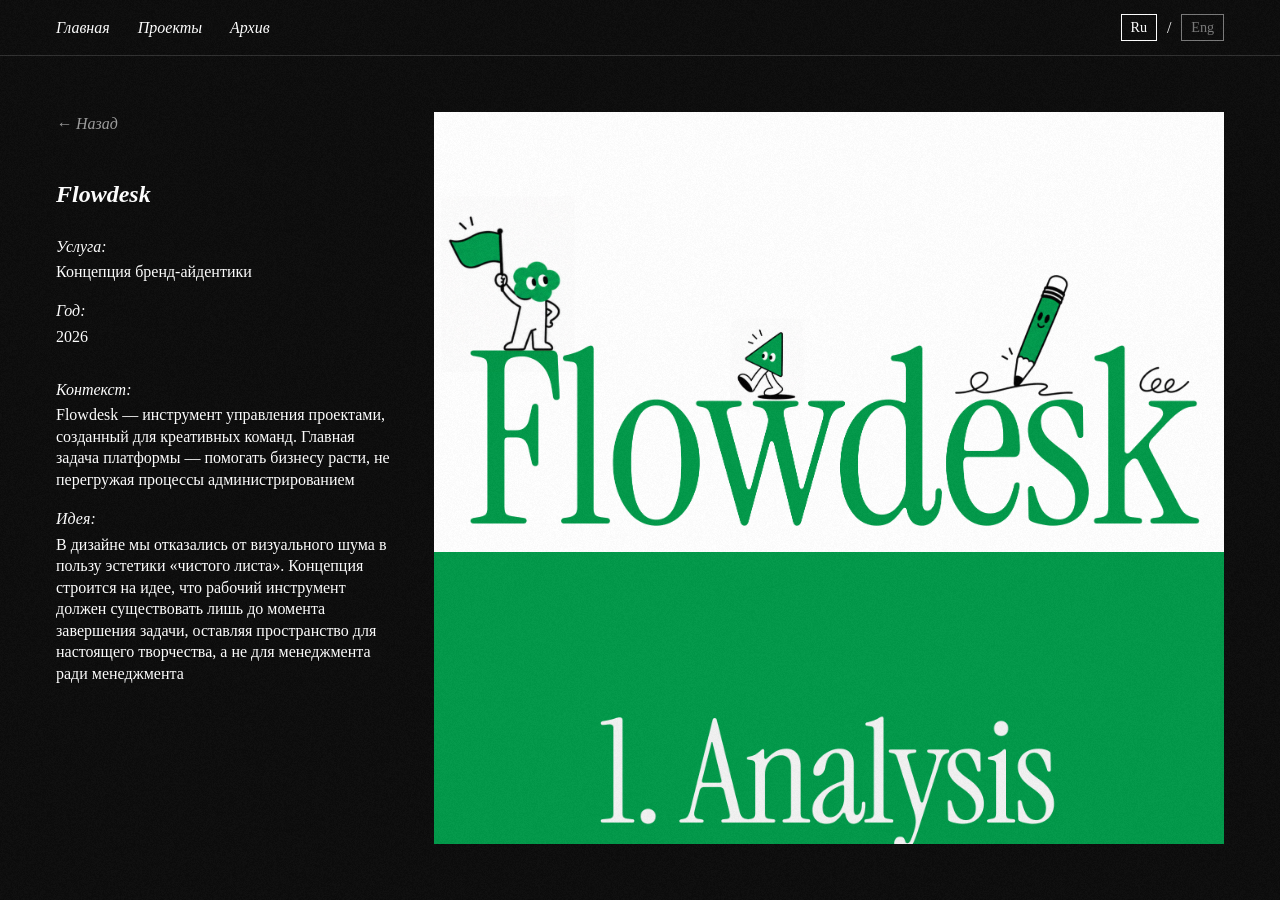
==== projects/flowdesk/index.html @ 0c021f37 "Reorganize project structure: move project files to projects/ directory and update main pages" ====
<!DOCTYPE html>
<html lang="ru">
<head>
    <meta charset="UTF-8">
    <meta name="viewport" content="width=device-width, initial-scale=1.0">
    <title>Flowdesk — Alexander Saloidov</title>
    <link rel="stylesheet" href="../../style.css">
    <!-- Скрипт для корректной загрузки языка -->
    <script>
        (function() {
            var lang = localStorage.getItem('lang') || 'ru';
            var style = document.createElement('style');
            style.textContent = 'body:not(.lang-loaded) { visibility: hidden; }';
            document.head.appendChild(style);
            window.addEventListener('DOMContentLoaded', function() {
                var buttons = document.querySelectorAll('.lang-btn');
                buttons.forEach(function(btn) {
                    btn.classList.remove('active');
                    if (btn.dataset.lang === lang) {
                        btn.classList.add('active');
                    }
                });
            });
        })();
    </script>
</head>
<body>
<canvas class="grain"></canvas>

<header class="header">

    <nav class="nav">

        <div class="nav-left">

            <div class="nav-indicator"></div>

            <a href="/#home"
               data-ru="Главная"
               data-en="Home">
               Главная
            </a>

            <a href="/#projects"
               data-ru="Проекты"
               data-en="Projects"
               class="active">
               Проекты
            </a>

            <a href="/#archive"
               data-ru="Архив"
               data-en="Archive">
               Архив
            </a>

        </div>

        <div class="lang-switch">

            <button class="lang-btn active" data-lang="ru">
                Ru
            </button>

            <span>/</span>

            <button class="lang-btn" data-lang="en">
                Eng
            </button>

        </div>

    </nav>

</header>

<main class="project-content-wrapper">
    <!-- Блок с описанием проекта -->
    <div class="project-info">
        <a href="/#projects" class="back-link" data-ru="← Назад" data-en="← Back">← Назад</a>
        <h1 data-i18n="projects.flowdesk.title"></h1>
        
        <div class="project-meta">
            <p class="meta-label" data-i18n="projects.flowdesk.service_label"></p>
            <p class="meta-value" data-i18n="projects.flowdesk.service"></p>
            <p class="meta-label" data-i18n="projects.flowdesk.year_label"></p>
            <p class="meta-value" data-i18n="projects.flowdesk.year"></p>
        </div>

        <div class="project-description">
            <p class="meta-label" data-i18n="projects.flowdesk.context_label"></p>
            <p class="meta-value" data-i18n="projects.flowdesk.context"></p>
            <p class="meta-label" data-i18n="projects.flowdesk.idea_label"></p>
            <p class="meta-value" data-i18n="projects.flowdesk.idea"></p>
        </div>
    </div>
    
    <!-- Блок с изображениями проекта -->
    <div class="project-content">
        <img src="img/Concept_01.jpg" alt="Flowdesk">
        <img src="img/Concept_02.jpg" alt="Flowdesk">
        <img src="img/Concept_03.jpg" alt="Flowdesk">
        <img src="img/Concept_04.jpg" alt="Flowdesk">
        <img src="img/Concept_05.jpg" alt="Flowdesk">
        <img src="img/Concept_06.jpg" alt="Flowdesk">
        <img src="img/Concept_07.jpg" alt="Flowdesk">
        <img src="img/Concept_08.jpg" alt="Flowdesk">
        <img src="img/Concept_09.jpg" alt="Flowdesk">
        <img src="img/Concept_10.jpg" alt="Flowdesk">
        <img src="img/Concept_11.jpg" alt="Flowdesk">
        <img src="img/Concept_12.jpg" alt="Flowdesk">
        <img src="img/Concept_13.jpg" alt="Flowdesk">
        <img src="img/Concept_14.jpg" alt="Flowdesk">
        <img src="img/Concept_15.jpg" alt="Flowdesk">
        <img src="img/Concept_16.jpg" alt="Flowdesk">
        <img src="img/Concept_17.jpg" alt="Flowdesk">
        <img src="img/Concept_18.jpg" alt="Flowdesk">
    </div>
</main>

<script src="../../script.js"></script>
</body>
</html>
---- style.css ----
/* Эффект зерна */
.grain {
    position: fixed;
    top: 0;
    left: 0;
    width: 100%;
    height: 100%;
    z-index: 1000;
    pointer-events: none;
    opacity: 1;
}

/* Общие стили */
:root {
    --space-xs: 8px;
    --space-s: 16px;
    --space-m: 24px;
    --space-l: 40px;
    --space-xl: 80px;
    --space-xxl: 120px;
    --container-padding: 56px;
}

.container {
    padding-left: var(--container-padding);
    padding-right: var(--container-padding);
}

@media (max-width: 768px) {
    :root {
        --container-padding: 20px;
    }
}
* {
    margin: 0;
    padding: 0;
    box-sizing: border-box;
}

html {
    scroll-behavior: smooth;
    scroll-padding-top: 56px;
    -webkit-text-size-adjust: 100%;
    text-size-adjust: 100%;
}

/* Предотвращение мигания контента при загрузке языка */
body:not(.lang-loaded) {
    visibility: hidden;
}

body {
    background: #0C0C0C;
    color: #ffffff;
    font-family: "Times New Roman", serif;
    font-size: 1rem; /* 16px */
    line-height: 1.5;
}

a {
    text-decoration: none;
    color: white;
}

img {
    display: block;
    width: 100%;
}

/* Хедер и навигация */
.header {
    position: sticky;
    top: 0;
    z-index: 100;
    background: #0C0C0C;
}

.nav {
    height: 56px;
    display: flex;
    justify-content: space-between;
    align-items: center;
    padding: 0 var(--container-padding);
    border-bottom: 1px solid #ffffff26;
}

.nav-left {
    position: relative;
    display: flex;
    gap: 28px;
}

.nav-left a {
    font-size: 1em; /* 18px */
    font-style: italic;
}

.nav-indicator {
    position: absolute;
    bottom: -4px;
    left: 0;
    height: 2px;
    background: white;
    transition: width 0.3s cubic-bezier(0.4, 0, 0.2, 1), left 0.3s cubic-bezier(0.4, 0, 0.2, 1);
}

/* Языковой переключатель */
.lang-switch {
    display: flex;
    align-items: center;
    gap: 10px;
}

.lang-btn {
    background: #0C0C0C;
    border: 1px solid #ffffff;
    color: #ffffff;
    cursor: pointer;
    font-family: inherit;
    font-size: 0.888em; /* 16px */
    opacity: .45;
    transition: .25s;
    padding: 0.25em 0.625em;
}

.lang-btn:hover {
    opacity: 1;
}

.lang-btn.active {
    opacity: 1;
}

/* Главная секция */
.hero {
    min-height: 100vh;
    padding: 60px var(--container-padding) 100px;
}

.intro-grid {
    display: grid;
    grid-template-columns: repeat(4, 1fr);
    grid-template-rows: auto auto;
    gap: 40px;
    align-items: start;
}

/* Портрет */
.portrait {
    width: 100%;
    margin-top: 56px;
    transition: opacity 0.3s ease;
    opacity: 1;
}

.portrait.hidden {
    opacity: 0;
}

.intro-grid h2 {
    font-size: 1.5em; /* 24px */
    font-style: italic;
    margin-bottom: 0.7em;
}

h2 .emoji, h2 .emoji-bw {
    font-style: normal;
}

.intro-grid p {
    font-size: 1em; /* 16px */
    margin-bottom: 1.0em;
}

.about-me p:has(+ #service-tags) {
    margin-bottom: 0;
}

#service-tags {
    font-size: 1em; /* 16px */
    font-style: italic;
    opacity: 0.65;
    height: 1.5em;
    position: relative;
    transition: opacity 0.3s;
    margin-top: 0.1em;
}

.emoji {
    font-size: 11em; /* 36px */
    margin-top: 0.88em;
    filter: grayscale(100%);
}

.emoji-bw {
    filter: grayscale(100%);
    display: inline-block;
}

.links {
    margin-top: 24px;
    display: flex;
    flex-direction: column;
    gap: 8px;
}

.links a {
    width: max-content;
    opacity: .45;
    transition: .3s;
}

.links a:hover {
    opacity: 1;
}

.experience {
    display: flex;
    flex-direction: column;
    gap: 6px;
}

.portrait img {
    border: 1px solid rgba(255, 255, 255, .2);
}

/* Секция проектов */
#projects {
    padding: 0 var(--container-padding) 200px;
}

.projects-row {
    display: flex;
    gap: 40px;
    overflow-x: auto;
    scrollbar-width: none;
    align-items: flex-end;
}

.projects-row::-webkit-scrollbar {
    display: none;
}

.project-card {
    flex: 0 0 32vw;
    display: flex;
    flex-direction: column;
    gap: 1.0em;
    color: #ffffff;
    /* Фиксированная высота */
    height: 694px;
    padding-bottom: 0;
}

.project-head {
    height: 60px;
    margin-top: auto;
}

.project-head h3 {
    font-size: 1.5em; /* 24px */
    font-style: italic;
    margin-bottom: 0.01em;
    white-space: nowrap;
    overflow: hidden;
    text-overflow: ellipsis;
}

.project-head h3 .emoji, .project-head h3 .emoji-bw {
    font-style: normal;
}

.project-image {
    width: 100%;
    flex: 0 0 324px;
    overflow: hidden;
    order: 2;
    transition: flex .5s cubic-bezier(.22, .61, .36, 1);
}

.project-card:hover .project-image {
    flex: 0 0 calc(660px - 140px); /* Вычитаем высоту контента для компенсации */
}

@media (max-width: 1024px) {
    .project-head h3 {
        font-size: 1.25em;
    }
}

@media (max-width: 768px) {
    .project-card, .project-card:hover {
        height: auto;
    }
    .project-card:hover .project-image {
        flex: 0 0 324px;
    }
    .project-card:hover img {
        transform: scale(1);
    }
    .project-head h3 {
        font-size: 1.1em;
        max-width: 100%;
    }
}

.project-image img {
    width: 100%;
    height: 100%;
    object-fit: cover;
    transition: transform .9s cubic-bezier(.22, .61, .36, 1);
}

.project-card:hover img {
    transform: scale(1.05);
}

/* Курсор "Soon" */
.cursor-soon {
    position: fixed;
    pointer-events: none;
    z-index: 9999;
    font-size: 1em; /* 18px */
    font-style: italic;
    background: #000000;
    color: #ffffff;
    padding: 0.22em 0.55em;
    opacity: 0;
    transition: opacity 0.2s;
}

/* Архив */
#archive {
    padding: 80px var(--container-padding) 120px;
}

.archive-grid {
    column-count: 4;
    column-gap: 20px;
}

.archive-grid img {
    display: block;
    width: 100%;
    margin-bottom: 20px;
    break-inside: avoid;
    cursor: zoom-in;
    transition: opacity 0.3s ease, transform 0.3s ease;
}

.archive-grid img:hover {
    opacity: 0.8;
    transform: scale(1.02);
}

/* Модальные окна */
.image-modal, .nda-modal {
    display: none;
    position: fixed;
    top: 0;
    left: 0;
    width: 100%;
    height: 100%;
    background: #0c0c0cf2;
    justify-content: center;
    align-items: center;
    z-index: 1000;
}

.image-modal img {
    max-width: 90%;
    max-height: 90%;
    object-fit: contain;
}

.close-modal {
    position: absolute;
    top: 20px;
    right: 40px;
    color: white;
    font-size: 40px;
    cursor: pointer;
}

.nda-modal-content {
    background: #0C0C0C;
    padding: 0;
    width: 400px;
    border: 1px solid #333333;
}

.nda-input-row {
    display: flex;
    background: #0C0C0C;
}

.nda-input-row input {
    background: transparent;
    border: none;
    color: #ffffff;
    padding: 0.83em 1.11em;
    font-family: "Times New Roman", serif;
    font-size: 1em; /* 18px */
    font-style: italic;
    flex-grow: 1;
    outline: none;
}

.nda-input-row button {
    background: transparent;
    border-left: 1px solid #333333;
    color: #ffffff;
    padding: 0 1.11em;
    cursor: pointer;
    font-size: 1em; /* 18px */
    font-family: "Times New Roman", serif;
    transition: .25s;
    width: 3.33em;
    height: 3.33em;
    opacity: .45;
    border: 1px solid transparent;
}

.nda-input-row button:hover {
    opacity: 1;
    border: 1px solid #ffffff;
}

#nda-error {
    font-family: "Times New Roman", serif;
    font-style: italic;
    font-size: 0.888em; /* 16px */
    color: #888;
    margin-top: 0.55em;
}

/* Эффект появления */
.reveal {
    opacity: 0;
    transition: opacity 0.8s ease-out;
}

.reveal.visible {
    opacity: 1;
}

/* CTA Секция */
.contact-cta {
    padding: var(--space-xl) var(--container-padding);
}

.email-row {
    margin-top: var(--space-l);
    font-size: 4em;
    font-style: italic;
    border-top: 1px solid #ffffff26;
    padding-top: var(--space-m);
}

/* Футер */
.footer {
    padding: 0 var(--container-padding) var(--space-l);
}

.footer-main {
    display: grid;
    grid-template-columns: repeat(4, 1fr);
    gap: var(--space-l);
    padding-top: var(--space-m);
    padding-bottom: 80px;
    border-top: 1px solid #ffffff26;
    border-bottom: 1px solid #ffffff26;
}

.f-col {
    display: flex;
    flex-direction: column;
    gap: 16px;
}

.f-col.contact {
    gap: 8px;
}

.f-col.contact a {
    width: max-content;
    opacity: .45;
    transition: .3s;
}

.f-col.contact a:hover {
    opacity: 1;
}

.footer-line {
    display: none;
}

.footer-bottom {
    display: flex;
    justify-content: space-between;
    padding-top: var(--space-m);
    opacity: 0.45;
    font-size: 1rem;
    font-style: italic;
}

@media (max-width: 768px) {
    .footer { padding: 0 20px var(--space-l); }
    .footer-main {
        grid-template-columns: 1fr;
        gap: var(--space-l);
    }
    .footer-line { margin-left: -20px; }
}

/* Проектная страница - стили */
.project-content-wrapper {
    display: flex;
    height: calc(100vh - 56px);
    overflow: hidden;
    padding: var(--container-padding);
    gap: 40px;
}

.project-info {
    width: 30%;
    overflow-y: auto;
}

.project-content {
    width: 70%;
    overflow-y: auto;
    scrollbar-width: none;
}

.project-content::-webkit-scrollbar {
    display: none;
}

.project-content img {
    width: 100%;
    display: block;
    margin: 0;
    padding: 0;
}

.project-info h1 {
    font-size: 1.5em; /* 24px */
    font-style: italic;
    margin-bottom: 1em;
}

.project-meta {
    margin-bottom: 2em;
}

.meta-label {
    font-size: 0.888em; /* 16px */
    font-style: italic;
    margin-bottom: 0.22em !important;
}

.meta-value {
    font-size: 1em; /* 18px */
    margin-bottom: 1.11em !important;
}

.project-info p {
    font-size: 1em; /* 18px */
    margin-bottom: 1.11em;
    line-height: 1.35;
}

.back-link {
    display: inline-block;
    margin-bottom: 40px;
    font-style: italic;
    text-decoration: none;
    color: #ffffff;
    opacity: 0.6;
}

.back-link:hover {
    opacity: 1;
}

.behance-link {
    font-style: italic;
    color: #888;
    text-decoration: none;
    transition: .3s;
}

.behance-link:hover {
    opacity: 1;
    color: #fff;
}

/* Адаптивность */
@media (max-width: 1200px) {
    .intro-grid {
        grid-template-columns: repeat(4, 1fr);
        gap: 50px;
    }
    .project-card {
        flex: 0 0 42vw;
    }
}

@media (max-width: 768px) {
    .nda-modal-content {
        width: calc(100% - 40px);
    }
    .nav { padding: 0 var(--container-padding); }
    .hero { padding: 40px var(--container-padding) 80px; }
    #projects, #archive, .footer {
        padding-left: var(--container-padding);
        padding-right: var(--container-padding);
    }
    .footer {
        grid-template-columns: 1fr;
        gap: 30px;
    }
    .intro-grid {
        grid-template-columns: 1fr;
        gap: 40px;
    }
    .portrait {
        position: fixed;
        bottom: 20px;
        right: 20px;
        width: 40vw;
        max-width: 160px;
        z-index: 50;
        margin-top: 0;
    }
    .nav-left { gap: 16px; }
    .nav-left a { font-size: 0.888em; /* 16px */ }
    .project-card { flex: 0 0 85vw; }
    .archive-grid { column-count: 2; column-gap: 15px; }
    
    .project-content-wrapper {
        flex-direction: column;
        height: auto;
        overflow-y: auto;
        padding: 20px;
        gap: 20px;
    }
    .project-info {
        width: 100%;
        overflow: visible;
    }
    .project-content {
        width: 100%;
        overflow: visible;
    }
    /* Добавляем перенос слов для предотвращения артефактов */
    body {
        word-break: break-word;
    }
}
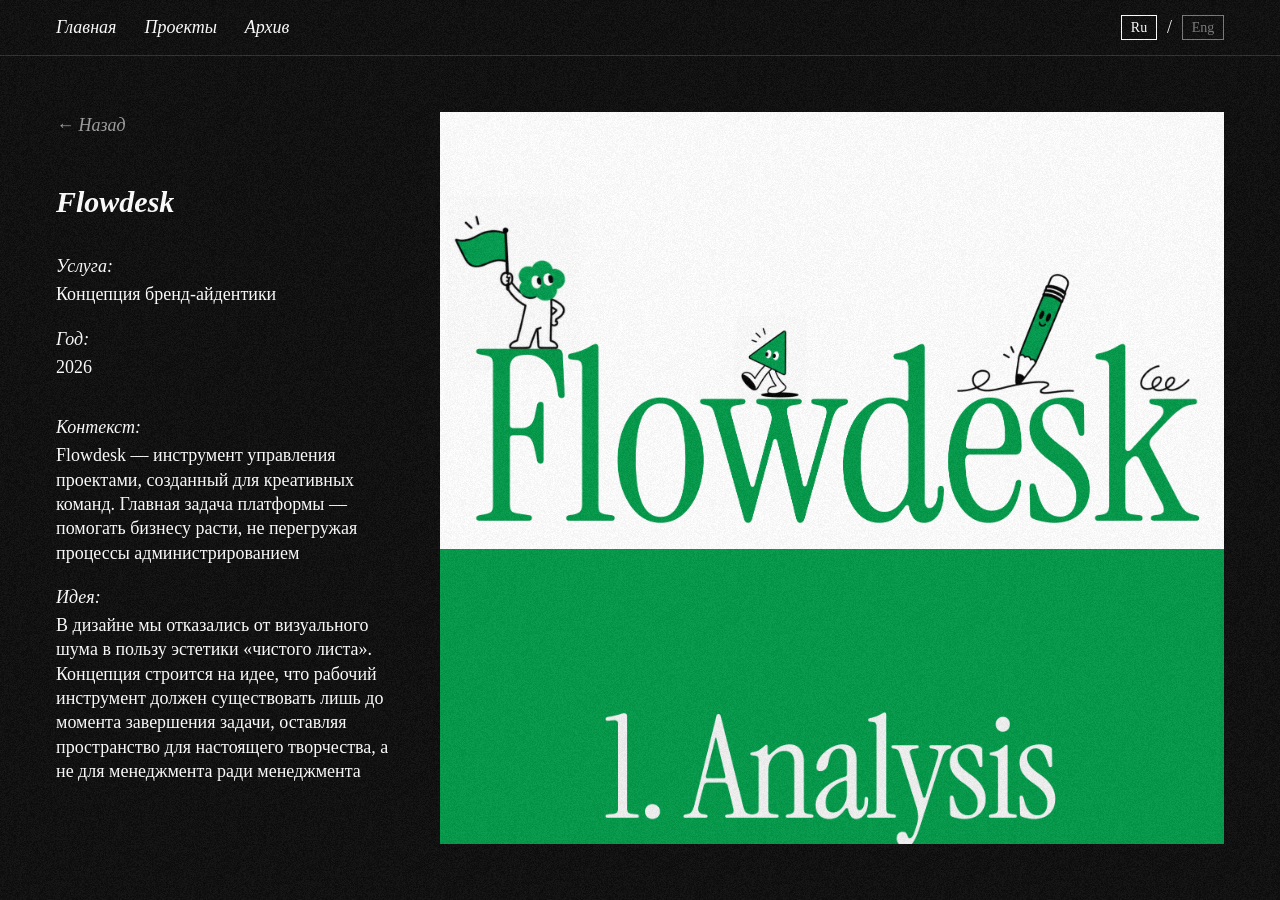
==== commit e6c4c9a4: "Update portfolio with recent changes" ====
--- a/projects/flowdesk/index.html
+++ b/projects/flowdesk/index.html
@@ -35,24 +35,11 @@
 
             <div class="nav-indicator"></div>
 
-            <a href="/#home"
-               data-ru="Главная"
-               data-en="Home">
-               Главная
-            </a>
+            <a href="/#home" data-i18n="nav.home"></a>
 
-            <a href="/#projects"
-               data-ru="Проекты"
-               data-en="Projects"
-               class="active">
-               Проекты
-            </a>
+            <a href="/#projects" data-i18n="nav.projects" class="active"></a>
 
-            <a href="/#archive"
-               data-ru="Архив"
-               data-en="Archive">
-               Архив
-            </a>
+            <a href="/#archive" data-i18n="nav.archive"></a>
 
         </div>
 
@@ -77,7 +64,7 @@
 <main class="project-content-wrapper">
     <!-- Блок с описанием проекта -->
     <div class="project-info">
-        <a href="/#projects" class="back-link" data-ru="← Назад" data-en="← Back">← Назад</a>
+        <a href="/#projects" class="back-link" data-i18n="general.back"></a>
         <h1 data-i18n="projects.flowdesk.title"></h1>
         
         <div class="project-meta">
@@ -120,4 +107,4 @@
 
 <script src="../../script.js"></script>
 </body>
-</html>
+</html>
--- a/style.css
+++ b/style.css
@@ -1,87 +1,113 @@
-/* Эффект зерна */
+/* ======== TOKENS ======== */
+:root {
+    /* Spacing */
+    --space-xs: 8px;
+    --space-s: 16px;
+    --space-m: 24px;
+    --space-l: 32px;
+    --space-xl: 48px;
+    --space-2xl: 56px;
+    --space-3xl: 80px;
+    --space-4xl: 100px;
+    --space-5xl: 120px;
+    --space-6xl: 200px;
+    --container-padding: 56px;
+
+    /* Typography */
+    --font-size-sm: 0.7778rem;    /* ~14px */
+    --font-size-base: 1rem;        /* ~18px */
+    --font-size-md: 1.111rem;      /* ~20px */
+    --font-size-lg: 1.667rem;      /* ~30px */
+    --font-size-xl: 4rem;          /* ~72px */
+
+    /* Colors */
+    --color-bg: #0C0C0C;
+    --color-text: #ffffff;
+    --color-border: rgba(255, 255, 255, 0.15);
+    --color-border-dark: #333333;
+    --color-muted: rgba(255, 255, 255, 0.45);
+    --color-hover-full: #ffffff;
+    --color-modal-overlay: rgba(12, 12, 12, 0.95);
+
+    /* Layout */
+    --nav-height: 56px;
+}
+
+/* ======== BASE ======== */
+* {
+    margin: 0;
+    padding: 0;
+    box-sizing: border-box;
+}
+
+html {
+    font-size: 112.5%;
+    scroll-padding-top: var(--nav-height);
+    -webkit-text-size-adjust: 100%;
+    text-size-adjust: 100%;
+}
+
+body {
+    background: var(--color-bg);
+    color: var(--color-text);
+    font-family: "Times New Roman", serif;
+    font-size: var(--font-size-base);
+    line-height: 1.5;
+}
+
+body:not(.lang-loaded) {
+    visibility: hidden;
+}
+
+@media (max-width: 768px) {
+    :root {
+        --container-padding: 20px;
+    }
+    html {
+        font-size: 94.4%; /* ~17px — пропорциональное уменьшение всех rem-размеров */
+    }
+    body {
+        word-break: break-word;
+    }
+}
+
+a {
+    text-decoration: none;
+    color: var(--color-text);
+}
+
+img {
+    display: block;
+    width: 100%;
+}
+
+/* ======== GRAIN ======== */
 .grain {
     position: fixed;
     top: 0;
     left: 0;
     width: 100%;
     height: 100%;
-    z-index: 1000;
+    z-index: 10000;
     pointer-events: none;
     opacity: 1;
 }
 
-/* Общие стили */
-:root {
-    --space-xs: 8px;
-    --space-s: 16px;
-    --space-m: 24px;
-    --space-l: 40px;
-    --space-xl: 80px;
-    --space-xxl: 120px;
-    --container-padding: 56px;
-}
-
-.container {
-    padding-left: var(--container-padding);
-    padding-right: var(--container-padding);
-}
-
-@media (max-width: 768px) {
-    :root {
-        --container-padding: 20px;
-    }
-}
-* {
-    margin: 0;
-    padding: 0;
-    box-sizing: border-box;
-}
-
-html {
-    scroll-behavior: smooth;
-    scroll-padding-top: 56px;
-    -webkit-text-size-adjust: 100%;
-    text-size-adjust: 100%;
-}
-
-/* Предотвращение мигания контента при загрузке языка */
-body:not(.lang-loaded) {
-    visibility: hidden;
-}
-
-body {
-    background: #0C0C0C;
-    color: #ffffff;
-    font-family: "Times New Roman", serif;
-    font-size: 1rem; /* 16px */
-    line-height: 1.5;
-}
-
-a {
-    text-decoration: none;
-    color: white;
-}
-
-img {
-    display: block;
-    width: 100%;
-}
-
-/* Хедер и навигация */
+/* ======== HEADER & NAV ======== */
 .header {
     position: sticky;
     top: 0;
     z-index: 100;
-    background: #0C0C0C;
+    background: var(--color-bg);
 }
 
 .nav {
-    height: 56px;
+    height: var(--nav-height);
     display: flex;
     justify-content: space-between;
     align-items: center;
     padding: 0 var(--container-padding);
-    border-bottom: 1px solid #ffffff26;
+    border-bottom: 1px solid var(--color-border);
 }
 
 .nav-left {
@@ -91,7 +117,7 @@
 }
 
 .nav-left a {
-    font-size: 1em; /* 18px */
+    font-size: var(--font-size-base);
     font-style: italic;
 }
 
@@ -100,11 +126,11 @@
     bottom: -4px;
     left: 0;
     height: 2px;
-    background: white;
+    background: var(--color-text);
     transition: width 0.3s cubic-bezier(0.4, 0, 0.2, 1), left 0.3s cubic-bezier(0.4, 0, 0.2, 1);
 }
 
-/* Языковой переключатель */
+/* ======== LANG SWITCH ======== */
 .lang-switch {
     display: flex;
     align-items: center;
@@ -112,12 +138,12 @@
 }
 
 .lang-btn {
-    background: #0C0C0C;
-    border: 1px solid #ffffff;
-    color: #ffffff;
+    background: var(--color-bg);
+    border: 1px solid var(--color-text);
+    color: var(--color-text);
     cursor: pointer;
     font-family: inherit;
-    font-size: 0.888em; /* 16px */
+    font-size: var(--font-size-sm);
     opacity: .45;
     transition: .25s;
     padding: 0.25em 0.625em;
@@ -131,36 +157,25 @@
     opacity: 1;
 }
 
-/* Главная секция */
+/* ======== HERO ======== */
 .hero {
     min-height: 100vh;
-    padding: 60px var(--container-padding) 100px;
+    padding: 60px var(--container-padding) var(--space-4xl);
 }
 
 .intro-grid {
     display: grid;
     grid-template-columns: repeat(4, 1fr);
     grid-template-rows: auto auto;
-    gap: 40px;
+    gap: var(--space-xl);
     align-items: start;
 }
 
-/* Портрет */
-.portrait {
-    width: 100%;
-    margin-top: 56px;
-    transition: opacity 0.3s ease;
-    opacity: 1;
-}
-
-.portrait.hidden {
-    opacity: 0;
-}
-
 .intro-grid h2 {
-    font-size: 1.5em; /* 24px */
+    font-size: var(--font-size-lg);
     font-style: italic;
     margin-bottom: 0.7em;
+    line-height: 1.2;
 }
 
 h2 .emoji, h2 .emoji-bw {
@@ -168,8 +183,12 @@
 }
 
 .intro-grid p {
-    font-size: 1em; /* 16px */
+    font-size: var(--font-size-base);
     margin-bottom: 1.0em;
+}
+
+.hero-subtitle {
+    margin-bottom: 40px;
 }
 
 .about-me p:has(+ #service-tags) {
@@ -177,7 +196,7 @@
 }
 
 #service-tags {
-    font-size: 1em; /* 16px */
+    font-size: var(--font-size-base);
     font-style: italic;
     opacity: 0.65;
     height: 1.5em;
@@ -187,7 +206,7 @@
 }
 
 .emoji {
-    font-size: 11em; /* 36px */
+    font-size: 11em; /* ~36px */
     margin-top: 0.88em;
     filter: grayscale(100%);
 }
@@ -198,10 +217,10 @@
 }
 
 .links {
-    margin-top: 24px;
+    margin-top: var(--space-xl);
     display: flex;
     flex-direction: column;
-    gap: 8px;
+    gap: var(--space-xs);
 }
 
 .links a {
@@ -220,21 +239,39 @@
     gap: 6px;
 }
 
+/* ======== PORTRAIT ======== */
+.portrait {
+    width: 100%;
+    margin-top: var(--space-2xl);
+    transition: opacity 0.3s ease;
+    opacity: 1;
+}
+
+.portrait.hidden {
+    opacity: 0;
+}
+
 .portrait img {
-    border: 1px solid rgba(255, 255, 255, .2);
-}
-
-/* Секция проектов */
+    border: 1px solid var(--color-border);
+}
+
+/* ======== PROJECTS ======== */
+.section-projects {
+    padding-top: var(--space-3xl);
+    margin-top: calc(var(--nav-height) * -1);
+}
+
 #projects {
-    padding: 0 var(--container-padding) 200px;
+    padding: 0 var(--container-padding) var(--space-6xl);
 }
 
 .projects-row {
     display: flex;
-    gap: 40px;
+    gap: var(--space-xl);
     overflow-x: auto;
     scrollbar-width: none;
     align-items: flex-end;
+    margin-bottom: var(--space-3xl);
 }
 
 .projects-row::-webkit-scrollbar {
@@ -245,25 +282,77 @@
     flex: 0 0 32vw;
     display: flex;
     flex-direction: column;
-    gap: 1.0em;
-    color: #ffffff;
-    /* Фиксированная высота */
+    gap: 1.6em;
+    color: var(--color-text);
     height: 694px;
     padding-bottom: 0;
 }
 
 .project-head {
-    height: 60px;
+    height: 80px;
     margin-top: auto;
-}
-
-.project-head h3 {
-    font-size: 1.5em; /* 24px */
-    font-style: italic;
-    margin-bottom: 0.01em;
+    display: flex;
+    flex-direction: column;
+    justify-content: flex-end;
+    position: relative;
+}
+
+.title-area {
+    position: relative;
+    height: 40px;
+    display: flex;
+    flex-direction: column;
+    justify-content: flex-end;
+}
+
+.project-head h3,
+.project-head p {
     white-space: nowrap;
     overflow: hidden;
     text-overflow: ellipsis;
+}
+
+.project-head h3 {
+    font-size: var(--font-size-lg);
+    font-style: italic;
+    margin-bottom: 0.2em;
+    line-height: 1.2;
+    position: relative;
+}
+
+.project-head p {
+    font-size: var(--font-size-base);
+    font-style: italic;
+    margin-bottom: 0.2em;
+}
+
+.project-head p:last-child {
+    margin-bottom: 0;
+}
+
+.project-tags {
+    transition: opacity 0.3s ease;
+}
+
+.project-subtitle {
+    opacity: 0;
+    transition: opacity 0.3s ease;
+    margin-bottom: 0;
+    position: absolute;
+    bottom: 0;
+    left: 0;
+    right: 0;
+    background: var(--color-bg);
+}
+
+@media (hover: hover) {
+    /* Hover-эффекты только для устройств с hover */
+    .project-card:hover .project-subtitle {
+        opacity: 1;
+    }
+    .project-card:hover .project-tags {
+        opacity: 0;
+    }
 }
 
 .project-head h3 .emoji, .project-head h3 .emoji-bw {
@@ -279,29 +368,7 @@
 }
 
 .project-card:hover .project-image {
-    flex: 0 0 calc(660px - 140px); /* Вычитаем высоту контента для компенсации */
-}
-
-@media (max-width: 1024px) {
-    .project-head h3 {
-        font-size: 1.25em;
-    }
-}
-
-@media (max-width: 768px) {
-    .project-card, .project-card:hover {
-        height: auto;
-    }
-    .project-card:hover .project-image {
-        flex: 0 0 324px;
-    }
-    .project-card:hover img {
-        transform: scale(1);
-    }
-    .project-head h3 {
-        font-size: 1.1em;
-        max-width: 100%;
-    }
+    flex: 0 0 calc(660px - 140px);
 }
 
 .project-image img {
@@ -315,23 +382,23 @@
     transform: scale(1.05);
 }
 
-/* Курсор "Soon" */
+/* ======== CURSOR "SOON" ======== */
 .cursor-soon {
     position: fixed;
     pointer-events: none;
-    z-index: 9999;
-    font-size: 1em; /* 18px */
-    font-style: italic;
-    background: #000000;
-    color: #ffffff;
+    z-index: 999;
+    font-size: var(--font-size-base);
+    font-style: italic;
+    background: var(--color-bg);
+    color: var(--color-text);
     padding: 0.22em 0.55em;
     opacity: 0;
     transition: opacity 0.2s;
 }
 
-/* Архив */
+/* ======== ARCHIVE ======== */
 #archive {
-    padding: 80px var(--container-padding) 120px;
+    padding: var(--space-3xl) var(--container-padding) var(--space-5xl);
 }
 
 .archive-grid {
@@ -353,7 +420,7 @@
     transform: scale(1.02);
 }
 
-/* Модальные окна */
+/* ======== MODALS ======== */
 .image-modal, .nda-modal {
     display: none;
     position: fixed;
@@ -361,7 +428,7 @@
     left: 0;
     width: 100%;
     height: 100%;
-    background: #0c0c0cf2;
+    background: var(--color-modal-overlay);
     justify-content: center;
     align-items: center;
     z-index: 1000;
@@ -377,30 +444,30 @@
     position: absolute;
     top: 20px;
     right: 40px;
-    color: white;
+    color: var(--color-text);
     font-size: 40px;
     cursor: pointer;
 }
 
 .nda-modal-content {
-    background: #0C0C0C;
+    background: var(--color-bg);
     padding: 0;
     width: 400px;
-    border: 1px solid #333333;
+    border: 1px solid var(--color-border-dark);
 }
 
 .nda-input-row {
     display: flex;
-    background: #0C0C0C;
+    background: var(--color-bg);
 }
 
 .nda-input-row input {
     background: transparent;
     border: none;
-    color: #ffffff;
+    color: var(--color-text);
     padding: 0.83em 1.11em;
     font-family: "Times New Roman", serif;
-    font-size: 1em; /* 18px */
+    font-size: var(--font-size-base);
     font-style: italic;
     flex-grow: 1;
     outline: none;
@@ -408,11 +475,11 @@
 
 .nda-input-row button {
     background: transparent;
-    border-left: 1px solid #333333;
-    color: #ffffff;
+    border-left: 1px solid var(--color-border-dark);
+    color: var(--color-text);
     padding: 0 1.11em;
     cursor: pointer;
-    font-size: 1em; /* 18px */
+    font-size: var(--font-size-base);
     font-family: "Times New Roman", serif;
     transition: .25s;
     width: 3.33em;
@@ -423,18 +490,10 @@
 
 .nda-input-row button:hover {
     opacity: 1;
-    border: 1px solid #ffffff;
-}
-
-#nda-error {
-    font-family: "Times New Roman", serif;
-    font-style: italic;
-    font-size: 0.888em; /* 16px */
-    color: #888;
-    margin-top: 0.55em;
-}
-
-/* Эффект появления */
+    border: 1px solid var(--color-text);
+}
+
+/* ======== REVEAL ANIMATION ======== */
 .reveal {
     opacity: 0;
     transition: opacity 0.8s ease-out;
@@ -444,20 +503,7 @@
     opacity: 1;
 }
 
-/* CTA Секция */
-.contact-cta {
-    padding: var(--space-xl) var(--container-padding);
-}
-
-.email-row {
-    margin-top: var(--space-l);
-    font-size: 4em;
-    font-style: italic;
-    border-top: 1px solid #ffffff26;
-    padding-top: var(--space-m);
-}
-
-/* Футер */
+/* ======== FOOTER ======== */
 .footer {
     padding: 0 var(--container-padding) var(--space-l);
 }
@@ -465,21 +511,21 @@
 .footer-main {
     display: grid;
     grid-template-columns: repeat(4, 1fr);
-    gap: var(--space-l);
+    gap: var(--space-xl);
     padding-top: var(--space-m);
-    padding-bottom: 80px;
-    border-top: 1px solid #ffffff26;
-    border-bottom: 1px solid #ffffff26;
+    padding-bottom: var(--space-3xl);
+    border-top: 1px solid var(--color-border);
+    border-bottom: 1px solid var(--color-border);
 }
 
 .f-col {
     display: flex;
     flex-direction: column;
-    gap: 16px;
+    gap: var(--space-s);
 }
 
 .f-col.contact {
-    gap: 8px;
+    gap: var(--space-xs);
 }
 
 .f-col.contact a {
@@ -501,26 +547,17 @@
     justify-content: space-between;
     padding-top: var(--space-m);
     opacity: 0.45;
-    font-size: 1rem;
-    font-style: italic;
-}
-
-@media (max-width: 768px) {
-    .footer { padding: 0 20px var(--space-l); }
-    .footer-main {
-        grid-template-columns: 1fr;
-        gap: var(--space-l);
-    }
-    .footer-line { margin-left: -20px; }
-}
-
-/* Проектная страница - стили */
+    font-size: var(--font-size-base);
+    font-style: italic;
+}
+
+/* ======== PROJECT PAGES ======== */
 .project-content-wrapper {
     display: flex;
-    height: calc(100vh - 56px);
+    height: calc(100vh - var(--nav-height));
     overflow: hidden;
     padding: var(--container-padding);
-    gap: 40px;
+    gap: var(--space-xl);
 }
 
 .project-info {
@@ -546,7 +583,7 @@
 }
 
 .project-info h1 {
-    font-size: 1.5em; /* 24px */
+    font-size: var(--font-size-lg);
     font-style: italic;
     margin-bottom: 1em;
 }
@@ -556,18 +593,18 @@
 }
 
 .meta-label {
-    font-size: 0.888em; /* 16px */
+    font-size: var(--font-size-sm);
     font-style: italic;
     margin-bottom: 0.22em !important;
 }
 
 .meta-value {
-    font-size: 1em; /* 18px */
+    font-size: var(--font-size-base);
     margin-bottom: 1.11em !important;
 }
 
 .project-info p {
-    font-size: 1em; /* 18px */
+    font-size: var(--font-size-base);
     margin-bottom: 1.11em;
     line-height: 1.35;
 }
@@ -577,7 +614,7 @@
     margin-bottom: 40px;
     font-style: italic;
     text-decoration: none;
-    color: #ffffff;
+    color: var(--color-text);
     opacity: 0.6;
 }
 
@@ -594,10 +631,10 @@
 
 .behance-link:hover {
     opacity: 1;
-    color: #fff;
-}
-
-/* Адаптивность */
+    color: var(--color-text);
+}
+
+/* ======== RESPONSIVE ======== */
 @media (max-width: 1200px) {
     .intro-grid {
         grid-template-columns: repeat(4, 1fr);
@@ -605,6 +642,9 @@
     }
     .project-card {
         flex: 0 0 42vw;
+        width: 42vw;
+        min-width: 42vw;
+        max-width: 42vw;
     }
 }
 
@@ -612,19 +652,33 @@
     .nda-modal-content {
         width: calc(100% - 40px);
     }
-    .nav { padding: 0 var(--container-padding); }
-    .hero { padding: 40px var(--container-padding) 80px; }
-    #projects, #archive, .footer {
+    .nav {
+        padding: 0 var(--container-padding);
+    }
+    .hero {
+        padding: 40px var(--container-padding) var(--space-3xl);
+    }
+    #projects {
         padding-left: var(--container-padding);
         padding-right: var(--container-padding);
     }
+    #archive {
+        padding-left: var(--container-padding);
+        padding-right: var(--container-padding);
+    }
     .footer {
+        padding: 0 20px var(--space-l);
+    }
+    .footer-main {
         grid-template-columns: 1fr;
-        gap: 30px;
+        gap: var(--space-xl);
+    }
+    .footer-line {
+        margin-left: -20px;
     }
     .intro-grid {
         grid-template-columns: 1fr;
-        gap: 40px;
+        gap: var(--space-xl);
     }
     .portrait {
         position: fixed;
@@ -635,11 +689,60 @@
         z-index: 50;
         margin-top: 0;
     }
-    .nav-left { gap: 16px; }
-    .nav-left a { font-size: 0.888em; /* 16px */ }
-    .project-card { flex: 0 0 85vw; }
-    .archive-grid { column-count: 2; column-gap: 15px; }
-    
+    .nav-left {
+        gap: var(--space-s);
+    }
+    .project-card,
+    .project-card:hover {
+        height: auto;
+        flex: 0 0 88vw;
+        width: 88vw;
+        min-width: 88vw;
+        max-width: 88vw;
+        gap: 1.6em;
+    }
+    .project-card:hover .project-image {
+        flex: 0 0 324px;
+    }
+    .project-card:hover img {
+        transform: scale(1);
+    }
+    .project-card:hover .project-subtitle {
+        opacity: 1;
+    }
+    .project-card:hover .project-tags {
+        opacity: 1;
+    }
+    .project-head {
+        padding-top: 20px;
+    }
+    .project-head {
+        height: auto;
+        min-height: 80px;
+    }
+    .project-head h3 {
+        max-width: 100%;
+    }
+    .project-head p {
+        margin-bottom: 0;
+    }
+    .project-tags {
+        display: block;
+        opacity: 1;
+        position: relative;
+    }
+    .project-subtitle {
+        opacity: 1;
+        position: relative;
+        background: none;
+    }
+    .title-area {
+        height: auto;
+    }
+    .archive-grid {
+        column-count: 2;
+        column-gap: 15px;
+    }
     .project-content-wrapper {
         flex-direction: column;
         height: auto;
@@ -655,8 +758,4 @@
         width: 100%;
         overflow: visible;
     }
-    /* Добавляем перенос слов для предотвращения артефактов */
-    body {
-        word-break: break-word;
-    }
-}
+}
